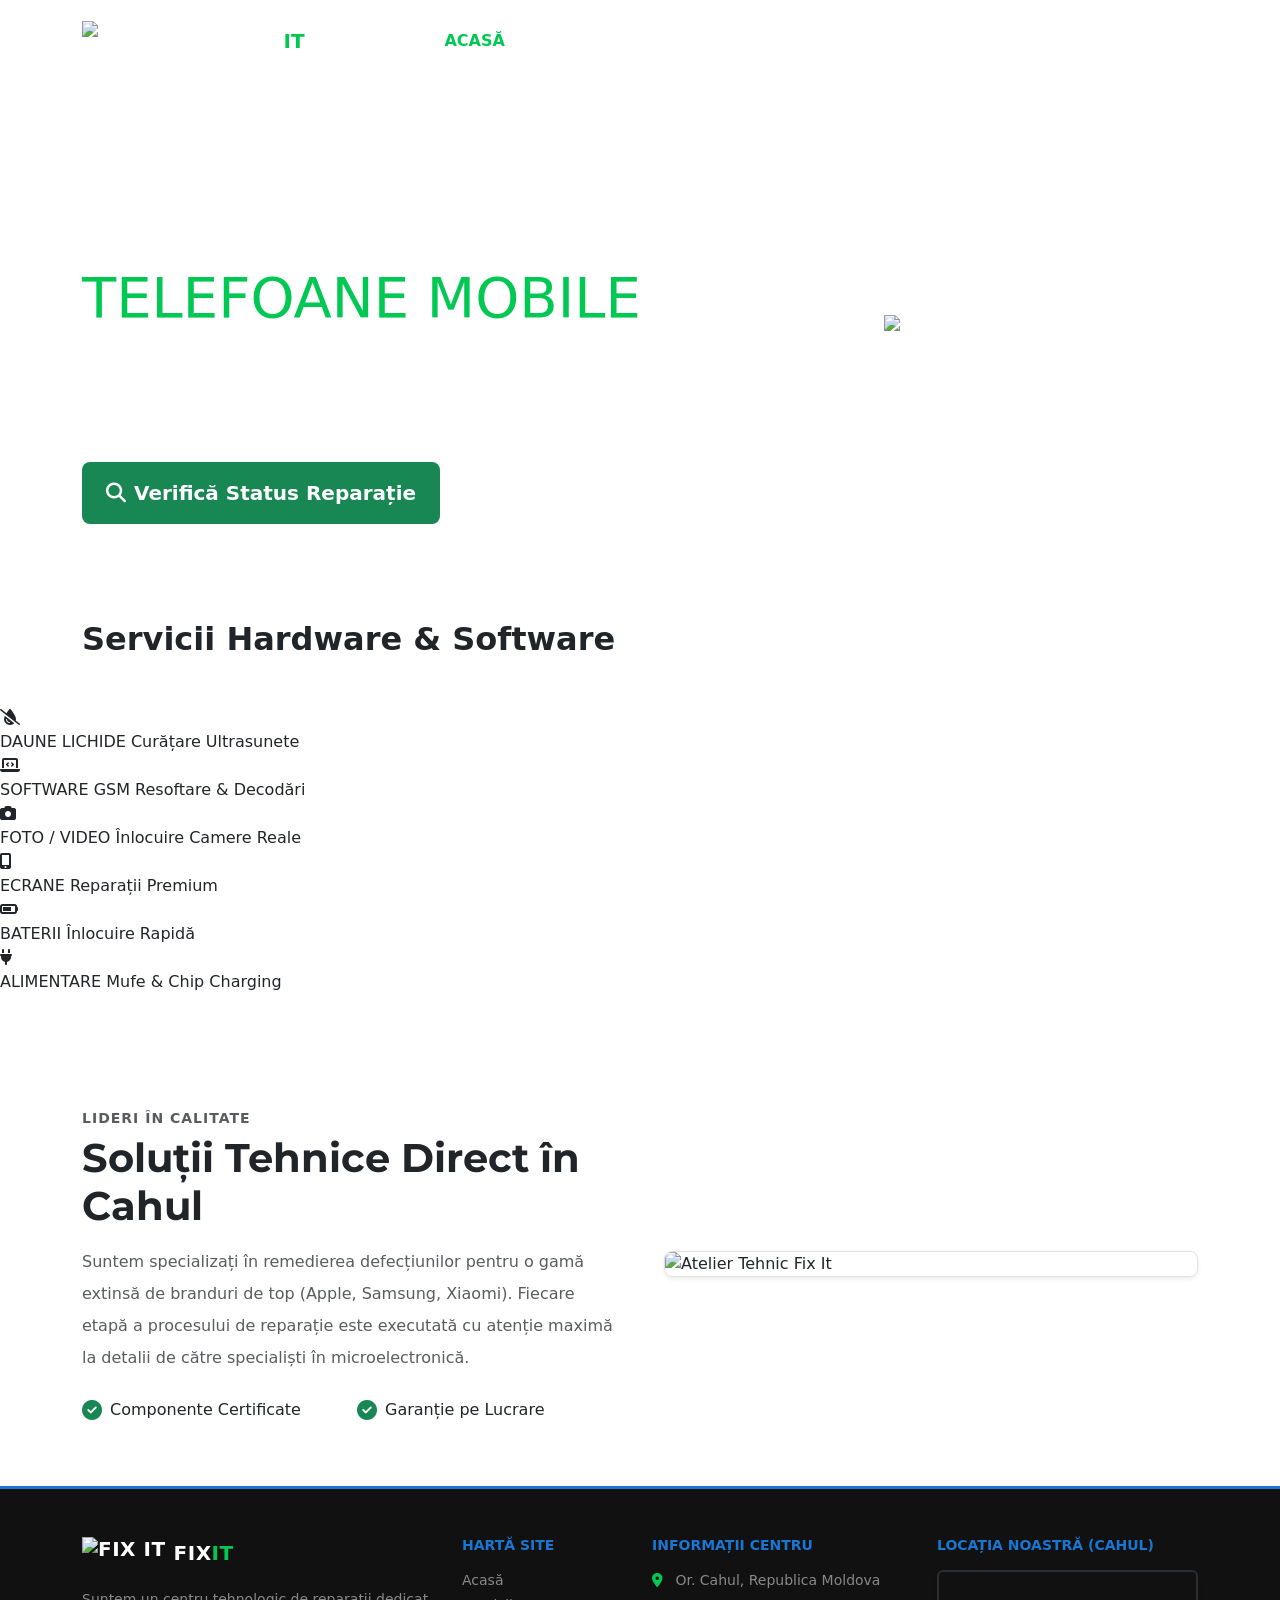
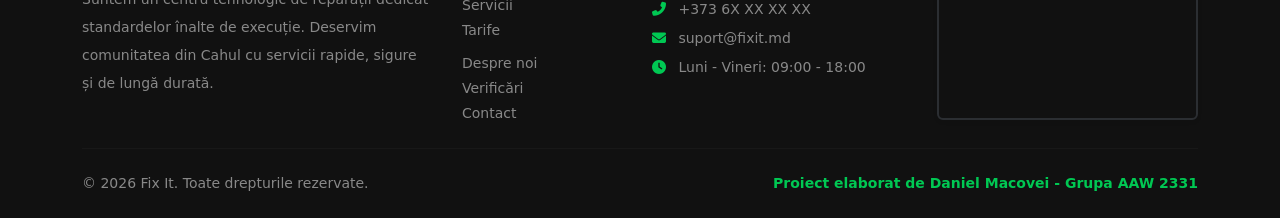
==== fix-it/index.html @ 7f87f29b "Am finalizat prima pagina index.html" ====
<!DOCTYPE html>
<html lang="ro">

<head>
    <meta charset="UTF-8">
    <meta name="viewport" content="width=device-width, initial-scale=1.0">
    <title>Fix It - Atelier Reparații Telefoane Cahul</title>
    <meta name="description"
        content="Reparații profesionale pentru telefoane în Cahul. Înlocuire ecran, baterie și diagnosticare rapidă cu piese originale.">

    <link rel="preconnect" href="https://fonts.googleapis.com">
    <link rel="preconnect" href="https://fonts.gstatic.com" crossorigin>
    <link
        href="https://fonts.googleapis.com/css2?family=Montserrat:wght@400;600;700;800&family=Roboto:wght@300;400;500&display=swap"
        rel="stylesheet">
    <link href="https://cdn.jsdelivr.net/npm/bootstrap@5.3.3/dist/css/bootstrap.min.css" rel="stylesheet">
    <link rel="stylesheet" href="https://cdnjs.cloudflare.com/ajax/libs/font-awesome/6.5.1/css/all.min.css">

    <link rel="stylesheet" href="/css/style.css">
    <link rel="icon" type="image/png" href="img/logo.png">
</head>

<body>

    <nav class="navbar navbar-expand-lg navbar-dark sticky-top py-3">
        <div class="container">
            <a class="navbar-brand d-flex align-items-center fw-bold text-uppercase" href="index.html">
                <img src="img/imagine1.png" alt="Fix It Logo" height="40" class="me-2">
                <span>FIX <span style="color: #00C853;">IT</span></span>
            </a>

            <button class="navbar-toggler border-0" type="button" data-bs-toggle="collapse" data-bs-target="#navbarNav">
                <span class="navbar-toggler-icon"></span>
            </button>

            <div class="collapse navbar-collapse" id="navbarNav">
                <ul class="navbar-nav ms-auto fw-bold text-uppercase">
                    <li class="nav-item px-2"><a class="nav-link active" href="index.html"
                            style="color: #00C853 !important;">Acasă</a></li>
                    <li class="nav-item px-2"><a class="nav-link" href="services.html">Servicii</a></li>
                    <li class="nav-item px-2"><a class="nav-link" href="prices.html">Prețuri</a></li>
                    <li class="nav-item px-2"><a class="nav-link" href="about.html">Despre noi</a></li>
                    <li class="nav-item px-2"><a class="nav-link" href="status.html">Status Reparație</a></li>
                    <li class="nav-item px-2"><a class="nav-link" href="contact.html">Contact</a></li>
                </ul>
            </div>
        </div>
    </nav>

    <header class="py-5 text-white d-flex align-items-center position-relative overflow-hidden header-hero">
        <div class="container position-relative" style="z-index: 2;">
            <div class="row align-items-center g-5">
                <div class="col-lg-7 text-center text-lg-start">
                    <h1 class="display-4 fw-black mb-3 text-uppercase main-title">
                        Reparații Profesionale <br><span style="color: #00C853;">Telefoane Mobile</span>
                    </h1>
                    <p class="fs-5 mb-4 text-white-50 hero-lead">
                        Dispozitivul tău este pe mâini sigure. La <strong class="text-white">Fix It Cahul</strong>
                        oferim diagnosticare precisă, înlocuire rapidă de componente și piese cu garanție
                        certificat-standardizată.
                    </p>
                    <div class="d-sm-flex justify-content-center justify-content-lg-start">
                        <a href="status.html"
                            class="btn btn-success btn-lg px-4 py-3 fw-bold border-0 custom-btn-success">
                            <i class="fas fa-search me-2"></i>Verifică Status Reparație
                        </a>
                    </div>
                </div>
                <div class="col-lg-5 text-center d-none d-lg-block">
                    <img src="img/imagine1.png" alt="Fix It Centru Reparații" class="img-fluid image-float">
                </div>
            </div>
        </div>
    </header>

    <section class="categorii-servicii py-5">
        <div class="container">
            <h2 class="titlu-sectiune mb-1 fw-bold">Servicii Hardware & Software</h2>
            <div class="linie-separatoare mb-5"></div>
        </div>

        <!-- SCOS din container, pus direct în section -->
        <div class="carusel-wrapper">
            <div class="zona-carusel">
                <div class="grid-categorii" id="sortable-list">

                    <div class="item-categorie-dreptunghi" draggable="true">
                        <div class="container-iconita"><i class="fas fa-tint-slash"></i></div>
                        <div class="continut-text">
                            <span class="titlu-card">DAUNE LICHIDE</span>
                            <span class="subtitlu-card">Curățare Ultrasunete</span>
                        </div>
                    </div>

                    <div class="item-categorie-dreptunghi" draggable="true">
                        <div class="container-iconita"><i class="fas fa-laptop-code"></i></div>
                        <div class="continut-text">
                            <span class="titlu-card">SOFTWARE GSM</span>
                            <span class="subtitlu-card">Resoftare & Decodări</span>
                        </div>
                    </div>

                    <div class="item-categorie-dreptunghi" draggable="true">
                        <div class="container-iconita"><i class="fas fa-camera"></i></div>
                        <div class="continut-text">
                            <span class="titlu-card">FOTO / VIDEO</span>
                            <span class="subtitlu-card">Înlocuire Camere Reale</span>
                        </div>
                    </div>

                    <div class="item-categorie-dreptunghi" draggable="true">
                        <div class="container-iconita"><i class="fas fa-mobile-alt"></i></div>
                        <div class="continut-text">
                            <span class="titlu-card">ECRANE</span>
                            <span class="subtitlu-card">Reparații Premium</span>
                        </div>
                    </div>

                    <div class="item-categorie-dreptunghi" draggable="true">
                        <div class="container-iconita"><i class="fas fa-battery-three-quarters"></i></div>
                        <div class="continut-text">
                            <span class="titlu-card">BATERII</span>
                            <span class="subtitlu-card">Înlocuire Rapidă</span>
                        </div>
                    </div>

                    <div class="item-categorie-dreptunghi" draggable="true">
                        <div class="container-iconita"><i class="fas fa-plug"></i></div>
                        <div class="continut-text">
                            <span class="titlu-card">ALIMENTARE</span>
                            <span class="subtitlu-card">Mufe & Chip Charging</span>
                        </div>
                    </div>

                </div>
            </div>
        </div>

    </section>
    <section class="py-5 bg-white">
        <div class="container py-3">
            <div class="row align-items-center g-5">
                <div class="col-lg-6">
                    <span class="text-uppercase tracking-wider fw-bold small text-muted"
                        style="letter-spacing: 1px;">Lideri în Calitate</span>
                    <h2 class="fw-bold display-6 mt-1 mb-3" style="font-family: 'Montserrat', sans-serif;">Soluții
                        Tehnice Direct în Cahul</h2>
                    <p class="text-muted mb-4 lh-lg">Suntem specializați în remedierea defecțiunilor pentru o gamă
                        extinsă de branduri de top (Apple, Samsung, Xiaomi). Fiecare etapă a procesului de reparație
                        este executată cu atenție maximă la detalii de către specialiști în microelectronică.</p>

                    <div class="row g-3">
                        <div class="col-sm-6">
                            <div class="d-flex align-items-center gap-2">
                                <i class="fas fa-check-circle text-success fs-5"></i>
                                <span class="fw-medium text-dark">Componente Certificate</span>
                            </div>
                        </div>
                        <div class="col-sm-6">
                            <div class="d-flex align-items-center gap-2">
                                <i class="fas fa-check-circle text-success fs-5"></i>
                                <span class="fw-medium text-dark">Garanție pe Lucrare</span>
                            </div>
                        </div>
                    </div>
                </div>
                <div class="col-lg-6">
                    <div class="rounded-3 overflow-hidden border shadow-sm">
                        <img src="img/atelier.jpg" alt="Atelier Tehnic Fix It" class="img-fluid w-100 d-block">
                    </div>
                </div>
            </div>
        </div>
    </section>

    <footer class="text-white pt-5 pb-4" style="background-color: #111111; border-top: 3px solid #1976D2;">
        <div class="container">
            <div class="row g-4 mb-4">

                <div class="col-lg-4 text-center text-md-start">
                    <h5 class="fw-bold mb-3 text-uppercase d-flex align-items-center justify-content-center justify-content-md-start"
                        style="letter-spacing: 0.5px;">
                        <img src="img/logo.png" alt="Fix It" height="32" class="me-2">FIX <span
                            style="color: #00C853;">IT</span>
                    </h5>
                    <p class="small text-white-50 lh-lg" style="max-width: 350px;">
                        Suntem un centru tehnologic de reparații dedicat standardelor înalte de execuție. Deservim
                        comunitatea din Cahul cu servicii rapide, sigure și de lungă durată.
                    </p>
                </div>

                <div class="col-md-4 col-lg-2 text-center text-md-start">
                    <h5 class="fw-bold mb-3 text-uppercase small tracking-wider" style="color: #1976D2;">Hartă Site</h5>
                    <ul class="list-unstyled mb-0 row g-2 small" style="padding-left: 0;">
                        <div class="col-6 col-md-12">
                            <li><a href="index.html"
                                    class="text-white-50 text-decoration-none footer-link d-block mb-1">Acasă</a></li>
                            <li><a href="services.html"
                                    class="text-white-50 text-decoration-none footer-link d-block mb-1">Servicii</a>
                            </li>
                            <li><a href="prices.html"
                                    class="text-white-50 text-decoration-none footer-link d-block mb-1">Tarife</a></li>
                        </div>
                        <div class="col-6 col-md-12">
                            <li><a href="about.html"
                                    class="text-white-50 text-decoration-none footer-link d-block mb-1">Despre noi</a>
                            </li>
                            <li><a href="status.html"
                                    class="text-white-50 text-decoration-none footer-link d-block mb-1">Verificări</a>
                            </li>
                            <li><a href="contact.html"
                                    class="text-white-50 text-decoration-none footer-link d-block">Contact</a></li>
                        </div>
                    </ul>
                </div>

                <div class="col-md-4 col-lg-3 text-center text-md-start">
                    <h5 class="fw-bold mb-3 text-uppercase small tracking-wider" style="color: #1976D2;">Informații
                        Centru</h5>
                    <p class="small text-white-50 mb-2"><i class="fas fa-map-marker-alt text-success me-2"
                            style="color: #00C853 !important;"></i> Or. Cahul, Republica Moldova</p>
                    <p class="small text-white-50 mb-2"><i class="fas fa-phone-alt text-success me-2"
                            style="color: #00C853 !important;"></i> +373 6X XX XX XX</p>
                    <p class="small text-white-50 mb-2"><i class="fas fa-envelope text-success me-2"
                            style="color: #00C853 !important;"></i> suport@fixit.md</p>
                    <p class="small text-white-50"><i class="fas fa-clock text-success me-2"
                            style="color: #00C853 !important;"></i> Luni - Vineri: 09:00 - 18:00</p>
                </div>

                <div class="col-md-4 col-lg-3 text-center text-md-start">
                    <h5 class="fw-bold mb-3 text-uppercase small tracking-wider" style="color: #1976D2;">Locația Noastră
                        (Cahul)</h5>
                    <div class="position-relative shadow-sm rounded overflow-hidden"
                        style="height: 150px; border: 2px solid #2b2e32;">
                        <iframe
                            src="https://www.google.com/maps/embed?pb=!1m18!1m12!1m3!1d2757.7346144887375!2d28.187383176884024!3d46.30514197113411!2m3!1f0!2f0!3f0!3m2!1i1024!2i768!4f13.1!3m3!1m2!1s0x40b65cae6fbc6db7%3A0x673cae7a1753efef!2sCahul%2C%20Moldova!5e0!3m2!1sro!2s!4v1717840000000!5m2!1sro!2s"
                            width="100%" height="100%" style="border:0;" allowfullscreen="" loading="lazy"
                            referrerpolicy="no-referrer-when-downgrade">
                        </iframe>
                    </div>
                </div>

            </div>

            <hr class="my-4" style="background-color: rgba(255,255,255,0.1); border: 0; height: 1px;">

            <div class="d-flex flex-column flex-sm-row justify-content-between align-items-center small text-white-50">
                <div>&copy; 2026 Fix It. Toate drepturile rezervate.</div>
                <div class="mt-2 mt-sm-0 text-success fw-semibold" style="color: #00C853 !important;">Proiect elaborat
                    de Daniel Macovei - Grupa AAW 2331</div>
            </div>
        </div>
    </footer>

    <script src="https://cdn.jsdelivr.net/npm/bootstrap@5.3.3/dist/js/bootstrap.bundle.min.js"></script>
    <script src="/js/script.js"></script>
</body>

</html>
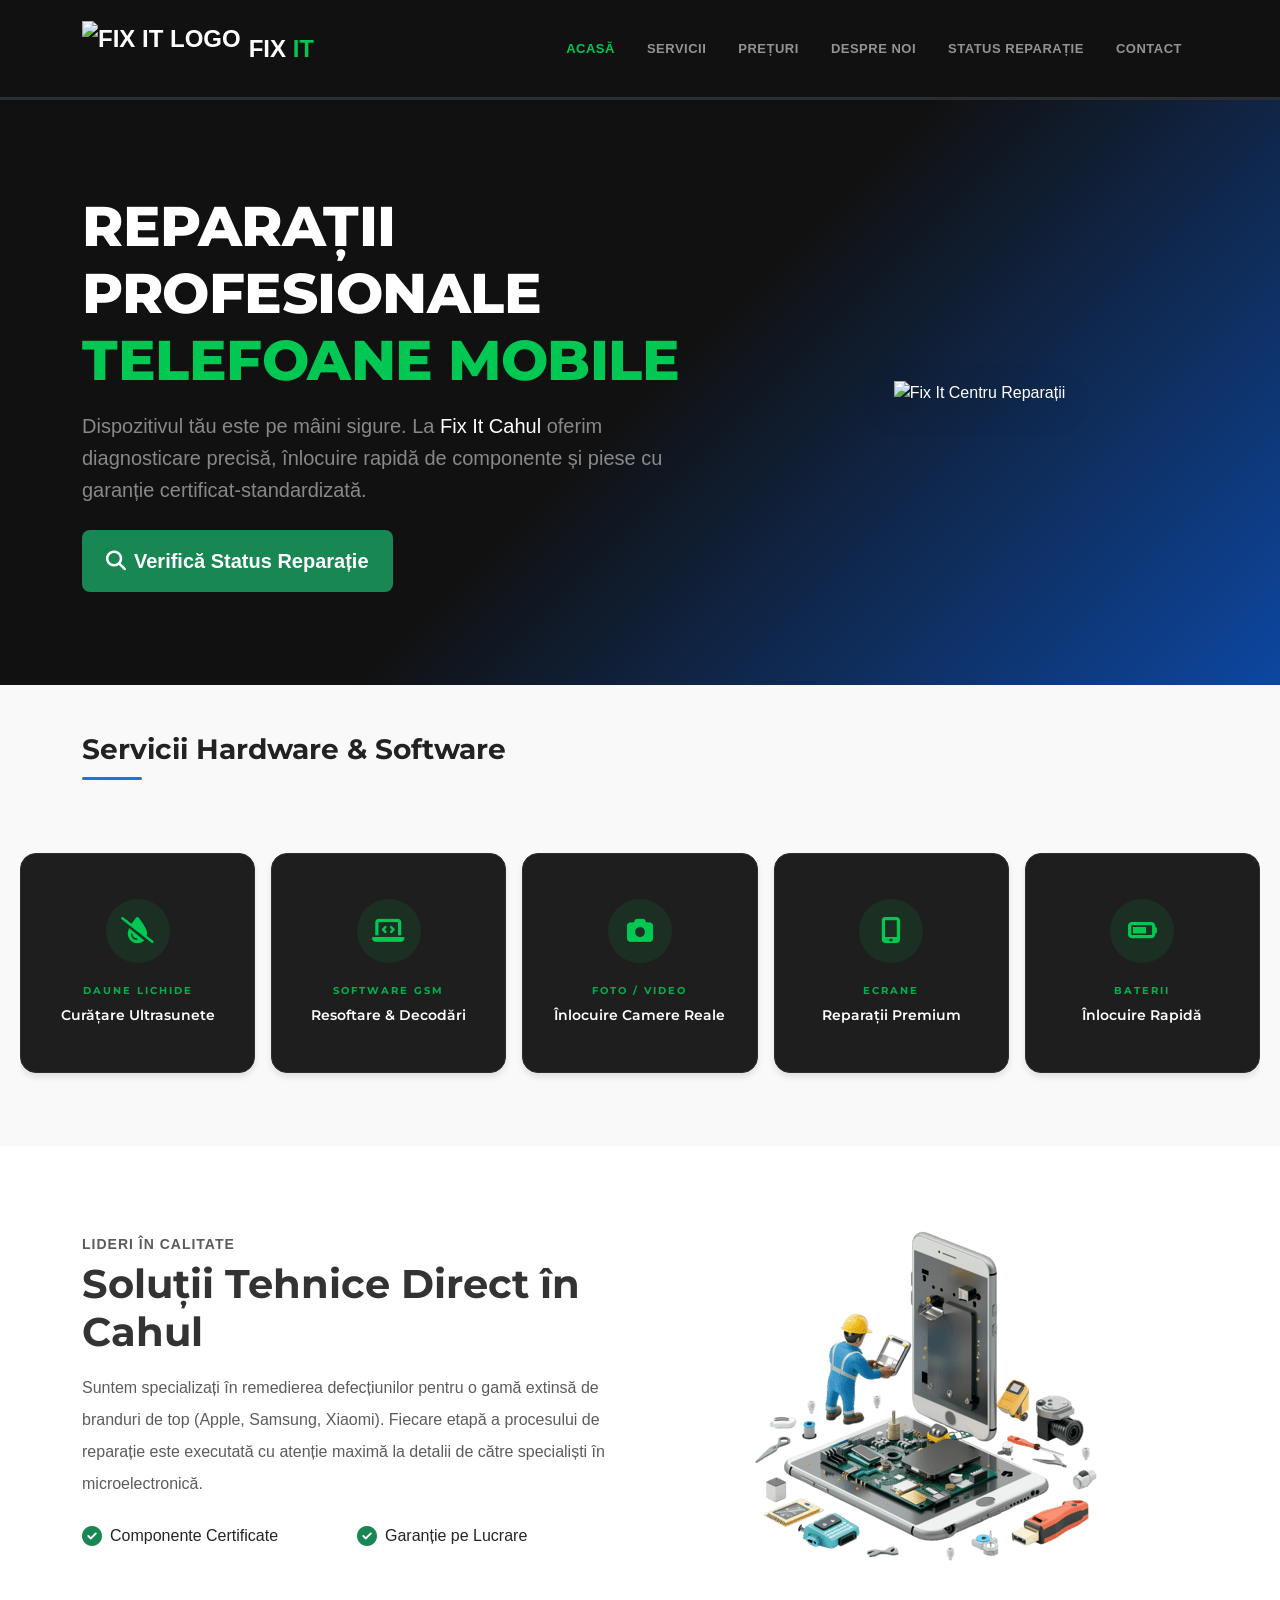
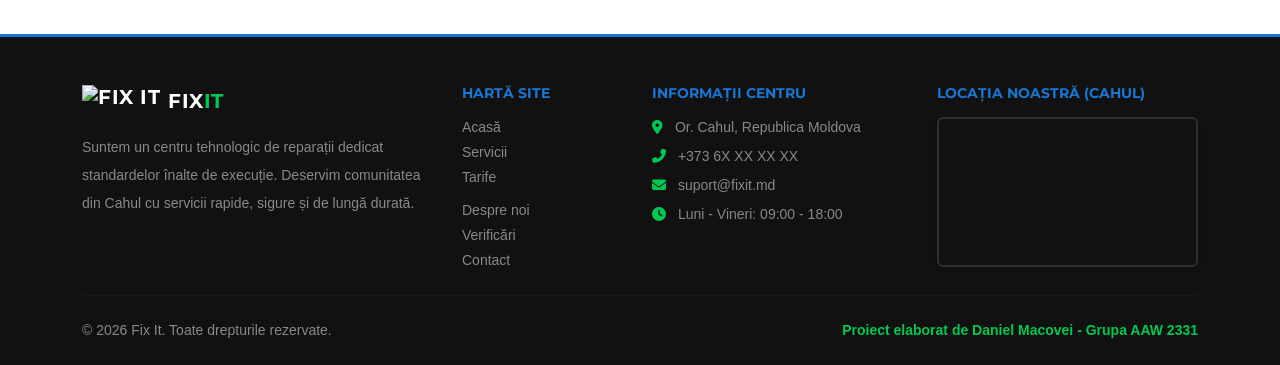
==== commit 5a01787b: "Am adaugat main.js" ====
--- a/fix-it/index.html
+++ b/fix-it/index.html
@@ -22,10 +22,10 @@
 
 <body>
 
-    <nav class="navbar navbar-expand-lg navbar-dark sticky-top py-3">
+    <nav class="navbar navbar-expand-lg navbar-dark sticky-top py-3" style="background-color: #111111;">
         <div class="container">
-            <a class="navbar-brand d-flex align-items-center fw-bold text-uppercase" href="index.html">
-                <img src="img/imagine1.png" alt="Fix It Logo" height="40" class="me-2">
+            <a class="navbar-brand d-flex align-items-center fw-bold text-uppercase fs-4" href="index.html">
+                <img src="/img/edited-photo.png" alt="Fix It Logo" height="55" class="me-2">
                 <span>FIX <span style="color: #00C853;">IT</span></span>
             </a>
 
@@ -67,7 +67,8 @@
                     </div>
                 </div>
                 <div class="col-lg-5 text-center d-none d-lg-block">
-                    <img src="img/imagine1.png" alt="Fix It Centru Reparații" class="img-fluid image-float">
+                    <img src="/img/pexels-fotografia-lui-vlad-1445510816-31862950.png" alt="Fix It Centru Reparații"
+                        class="img-fluid image-float">
                 </div>
             </div>
         </div>
@@ -140,14 +141,20 @@
     <section class="py-5 bg-white">
         <div class="container py-3">
             <div class="row align-items-center g-5">
+
                 <div class="col-lg-6">
-                    <span class="text-uppercase tracking-wider fw-bold small text-muted"
-                        style="letter-spacing: 1px;">Lideri în Calitate</span>
-                    <h2 class="fw-bold display-6 mt-1 mb-3" style="font-family: 'Montserrat', sans-serif;">Soluții
-                        Tehnice Direct în Cahul</h2>
-                    <p class="text-muted mb-4 lh-lg">Suntem specializați în remedierea defecțiunilor pentru o gamă
-                        extinsă de branduri de top (Apple, Samsung, Xiaomi). Fiecare etapă a procesului de reparație
-                        este executată cu atenție maximă la detalii de către specialiști în microelectronică.</p>
+                    <span class="text-uppercase tracking-wider fw-bold small text-muted" style="letter-spacing: 1px;">
+                        Lideri în Calitate
+                    </span>
+                    <h2 class="fw-bold display-6 mt-1 mb-3" style="font-family: 'Montserrat', sans-serif;">
+                        Soluții Tehnice Direct în Cahul
+                    </h2>
+                    <p class="text-muted mb-4 lh-lg">
+                        Suntem specializați în remedierea defecțiunilor pentru o gamă extinsă de branduri de top (Apple,
+                        Samsung, Xiaomi).
+                        Fiecare etapă a procesului de reparație este executată cu atenție maximă la detalii de către
+                        specialiști în microelectronică.
+                    </p>
 
                     <div class="row g-3">
                         <div class="col-sm-6">
@@ -164,13 +171,16 @@
                         </div>
                     </div>
                 </div>
-                <div class="col-lg-6">
-                    <div class="rounded-3 overflow-hidden border shadow-sm">
-                        <img src="img/atelier.jpg" alt="Atelier Tehnic Fix It" class="img-fluid w-100 d-block">
-                    </div>
-                </div>
-            </div>
-        </div>
+
+                <div class="col-lg-6 d-flex justify-content-center align-items-center">
+                    <div style="max-width: 450px; width: 100%;">
+                        <img src="/img/imagine1.png" alt="Atelier Tehnic Fix It" class="img-fluid d-block mx-auto">
+                    </div>
+                </div>
+
+            </div>
+        </div>
+    </section>
     </section>
 
     <footer class="text-white pt-5 pb-4" style="background-color: #111111; border-top: 3px solid #1976D2;">
@@ -253,7 +263,7 @@
     </footer>
 
     <script src="https://cdn.jsdelivr.net/npm/bootstrap@5.3.3/dist/js/bootstrap.bundle.min.js"></script>
-    <script src="/js/script.js"></script>
+    <script src="/js/main.js"></script>
 </body>
 
 </html>
--- a/css/style.css
+++ b/css/style.css
@@ -0,0 +1,327 @@
+/*CONFIGURĂRI GENERALE & RESETĂRI*/
+
+:root {
+    
+    --primary-tech: #1976D2;     
+    --accent-color: #00C853;     
+    --dark-bg: #111111;          
+    --card-apple-bg: #1e1e1e;     
+    --font-titles: 'Montserrat', sans-serif; 
+    --font-body: 'Roboto', sans-serif;       
+}
+
+* {
+    margin: 0;
+    padding: 0;
+    box-sizing: border-box; /* Include bordurile și padding-ul în lățimea totală a elementelor */
+}
+
+body {
+    font-family: var(--font-body);
+    font-size: 16px;
+    color: #333333;
+    overflow-x: hidden;     /* Previne apariția barei de scroll orizontale pe ecrane mici */
+    background-color: #ffffff;
+}
+
+h1, h2, h3, h4, h5, h6 {
+    font-family: var(--font-titles); /* Aplică fontul Montserrat pe toate titlurile */
+}
+
+
+/*NAVBAR & HEADER STYLING*/
+
+.navbar {
+    background-color: var(--dark-bg);
+    border-bottom: 3px solid #2b2e32; /* Linie fină de delimitare sub meniu */
+}
+
+.navbar-nav .nav-link {
+    font-size: 13px;
+    letter-spacing: 0.5px;
+    transition: color 0.2s ease; /* Tranziție lină la schimbarea culorii textului */
+}
+
+.header-hero {
+    /* Fundal modern în gradient de la negru la un albastru închis */
+    background: linear-gradient(135deg, #111111 50%, #0d47a1 100%);
+    min-height: 65vh; /* Ocupă minimum 65% din înălțimea ecranului */
+}
+
+.main-title {
+    font-family: var(--font-titles);
+    font-weight: 800;
+    letter-spacing: -0.5px;
+}
+
+.hero-lead {
+    font-weight: 300;
+    max-width: 600px;
+    line-height: 1.6;
+}
+
+.image-float {
+    max-height: 300px;
+    filter: drop-shadow(0px 8px 16px rgba(0, 0, 0, 0.25)); /* Efect de umbră realist pentru imagine */
+}
+
+
+/*SECTIUNEA CARUSEL HARDWARE & SOFTWARE*/
+
+.categorii-servicii {
+    padding: 60px 0;
+    background-color: #f9f9f9; /* Fundal gri deschis pentru contrast */
+    font-family: var(--font-titles);
+}
+
+.titlu-sectiune {
+    font-size: 28px;
+    color: #222;
+    font-weight: 700;
+}
+
+.linie-separatoare {
+    width: 60px;
+    height: 3px;
+    background-color: var(--primary-tech); /* Linia decorativă în culoarea principală */
+    margin-top: 10px;
+    border-radius: 2px;
+}
+
+
+/* STRUCTURĂ CARUSEL (Wrapper, Zona & Grid)*/
+
+.carusel-wrapper {
+    max-width: 1304px; /* Valoarea exactă pentru 5 carduri și 4 spații */
+    width: 100%;
+    margin: 0 auto;
+    padding: 15px 0; /* Am setat padding-ul lateral la 0 pentru a păstra alinierea perfectă la pixeli */
+    overflow: hidden; /* Ascunde complet al 6-lea card până când se dă drag */
+    clip-path: inset(0 0 0 0);
+    user-select: none;
+    -webkit-user-select: none;
+}
+
+.zona-carusel {
+    width: 100%;
+    overflow: hidden;
+    padding: 10px 0;
+}
+
+.grid-categorii {
+    display: flex; /* Aliniază cardurile în linie orizontală */
+    align-items: stretch;
+    gap: 16px; /* Spațiul constant dintre carduri */
+    width: max-content; /* Permite gridului să se întindă pe orizontală oricât e nevoie */
+}
+
+
+/* STILIZARE CARDURI*/
+
+.item-categorie-dreptunghi {
+    display: flex;
+    flex-direction: column;
+    align-items: center;
+    justify-content: center;
+    text-align: center;
+    background: var(--card-apple-bg);
+    color: #ffffff;
+    width: 248px;
+    flex-shrink: 0; /* Împiedică micșorarea forțată a cardurilor în flexbox */
+    min-height: 220px;
+    padding: 30px 15px;
+    border-radius: 16px;
+    border: 1px solid #2d2d2d;
+    cursor: pointer;
+    box-shadow: 0 4px 6px rgba(0, 0, 0, 0.1);
+    /* Tranziții line pentru toate proprietățile modificate la hover */
+    transition: transform 0.4s ease,
+                box-shadow 0.4s ease,
+                border-color 0.4s ease,
+                background 0.4s ease;
+}
+
+/* Efect la trecerea mouse-ului peste card (Ridicarea cardului și iluminare verde) */
+.item-categorie-dreptunghi:hover {
+    transform: translateY(-10px); /* Ridică cardul cu 10 pixeli */
+    background: #252525;
+    border-color: var(--accent-color); /* Bordura devine verde */
+    /* Efect de glow (iluminare) combinat cu umbra de adâncime */
+    box-shadow: 0 20px 40px rgba(0, 200, 83, 0.2),
+                0 8px 16px rgba(0, 0, 0, 0.3);
+}
+
+/* Efect în momentul în care se dă click pe card */
+.item-categorie-dreptunghi:active {
+    transform: translateY(-4px);
+    transition: transform 0.1s ease;
+}
+
+/* Stil aplicat din JavaScript când cardul este tras cu mouse-ul */
+.item-categorie-dreptunghi.dragging {
+    opacity: 0.3;
+    transform: scale(0.95);
+    border: 2px dashed var(--primary-tech); /* Bordură punctată albastră în timpul mutării */
+}
+
+
+/*ICONIȚE & ELEMENTE DE TEXT DIN INTERIORUL CARDULUI*/
+
+.container-iconita {
+    display: flex;
+    align-items: center;
+    justify-content: center;
+    width: 64px;
+    height: 64px;
+    background: rgba(0, 200, 83, 0.1); /* Fundal verde cu opacitate foarte mare */
+    border-radius: 50%; /* Formă de cerc perfect */
+    margin-bottom: 20px;
+    flex-shrink: 0;
+    transition: transform 0.4s ease, background 0.4s ease;
+}
+
+/* Mărește cercul iconiței când punem mouse-ul pe card */
+.item-categorie-dreptunghi:hover .container-iconita {
+    transform: scale(1.15);
+    background: rgba(0, 200, 83, 0.2);
+}
+
+.container-iconita i {
+    font-size: 26px;
+    color: var(--accent-color); /* Iconița primește culoarea verde de accent */
+    transition: transform 0.4s ease;
+}
+
+/* Efect de micro-zoom pe iconița din interior */
+.item-categorie-dreptunghi:hover .container-iconita i {
+    transform: scale(1.1);
+}
+
+.container-iconita img {
+    max-width: 100%;
+    height: auto;
+    object-fit: contain;
+}
+
+.continut-text {
+    display: flex;
+    flex-direction: column;
+    gap: 8px;
+}
+
+.titlu-card {
+    font-size: 10px;
+    color: var(--accent-color);
+    letter-spacing: 2px;
+    text-transform: uppercase;
+    font-weight: 700;
+    opacity: 0.85;
+    transition: opacity 0.4s ease;
+}
+
+.item-categorie-dreptunghi:hover .titlu-card {
+    opacity: 1;
+}
+
+.subtitlu-card {
+    font-size: 14px;
+    font-weight: 600;
+    color: #ffffff;
+    line-height: 1.4;
+}
+
+.btn-carusel {
+    display: none !important; /* Ascunde butoanele standard, navigarea fiind de tip drag */
+}
+
+
+/*FOOTER STYLING*/
+
+footer {
+    background-color: var(--dark-bg);
+    border-top: 3px solid var(--primary-tech); /* Linie superioară de branding */
+}
+
+.footer-link {
+    transition: color 0.2s ease;
+}
+
+/* Linkurile din footer devin verzi la trecerea cursorului */
+.footer-link:hover {
+    color: var(--accent-color) !important;
+}
+
+
+/*STATUS REPARAȚII (Pentru pagina status.html)*/
+
+.status-badge {
+    padding: 8px 16px;
+    border-radius: 25px; /* Formă de pastilă */
+    font-weight: bold;
+    font-size: 12px;
+    display: inline-block;
+    text-transform: uppercase;
+}
+
+/* Stări de culori diferite în funcție de stadiul tehnic al telefonului */
+.status-pending { background-color: #fff3cd; color: #856404; } /* Galben - În așteptare */
+.status-progress { background-color: #d1ecf1; color: #0c5460; } /* Albastru - În lucru */
+.status-ready { background-color: #d4edda; color: #155724; }    /* Verde - Finalizat/Gata */
+
+.timeline-item {
+    padding: 15px;
+    border-left: 3px solid var(--accent-color); /* Linie verticală verde în stânga */
+    margin-bottom: 15px;
+    background-color: #f8f9fa;
+    border-radius: 4px;
+}
+
+/* Evidențiază etapa curentă din procesul de reparație prin fundal albastru */
+.timeline-item.active {
+    border-left-color: var(--primary-tech);
+    background-color: #e3f2fd;
+}
+
+
+/*RESPONSIVITATE*/
+
+/* Pentru ecrane de laptop-uri medii și mici */
+@media (max-width: 1400px) {
+    .carusel-wrapper {
+        max-width: 100%;
+        padding: 15px 20px;
+    }
+    /* Calculează dinamic lățimea pentru ca pe ecran să încapă exact 5 carduri egale */
+    .item-categorie-dreptunghi {
+        width: calc((100vw - 40px - 4 * 16px) / 5);
+    }
+}
+
+/* Pentru tablete în mod landscape/portret */
+@media (max-width: 1024px) {
+    .grid-categorii {
+        width: max-content;
+    }
+    .item-categorie-dreptunghi {
+        width: 220px; /* Cardurile devin puțin mai înguste */
+    }
+}
+
+/* Pentru ecrane mici de tablete și telefoane mari */
+@media (max-width: 768px) {
+    .item-categorie-dreptunghi {
+        width: 200px;
+        min-height: 200px;
+    }
+}
+
+/* Pentru telefoane mobile comune (ecrane foarte înguste) */
+@media (max-width: 600px) {
+    .carusel-wrapper {
+        padding: 15px 8px;
+    }
+    .item-categorie-dreptunghi {
+        width: 180px;       /* Lățime minimă adaptată pentru ecrane de telefon */
+        min-height: 190px;  /* Înălțime redusă proporțional */
+    }
+}
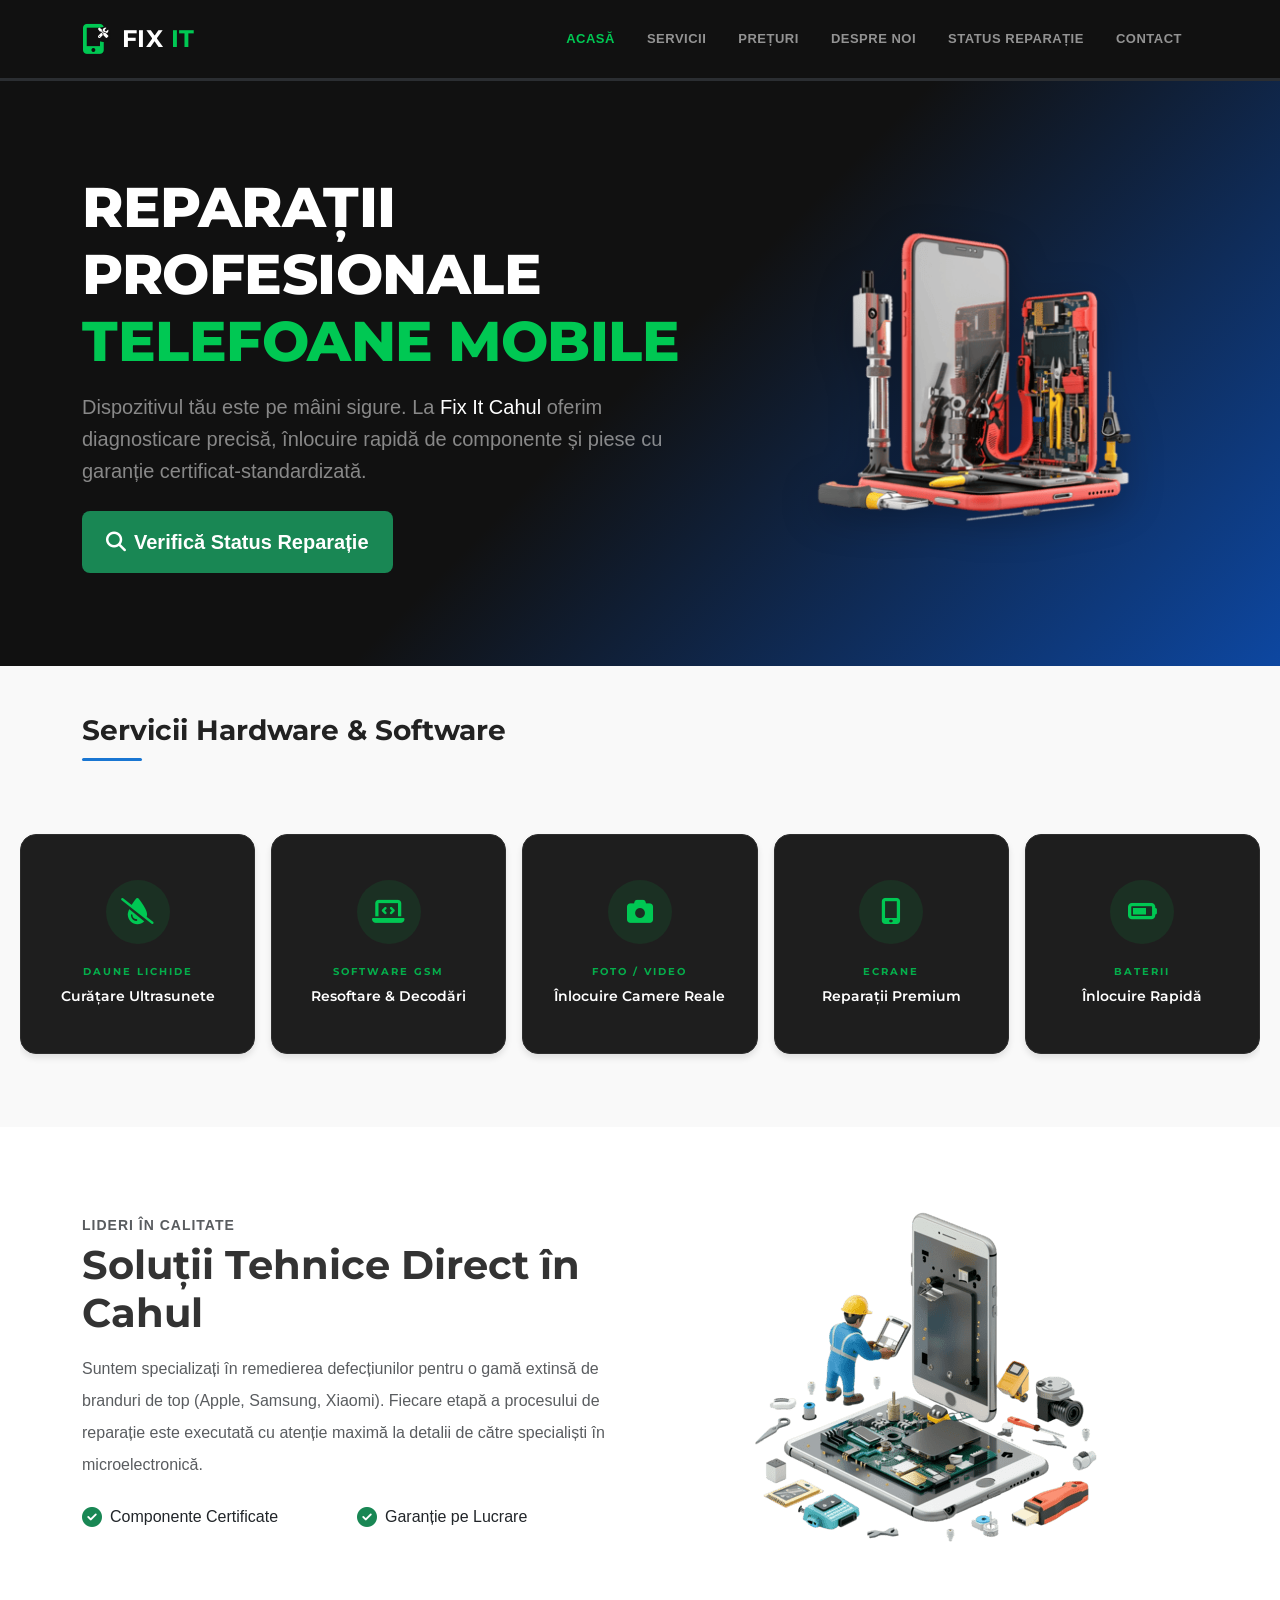
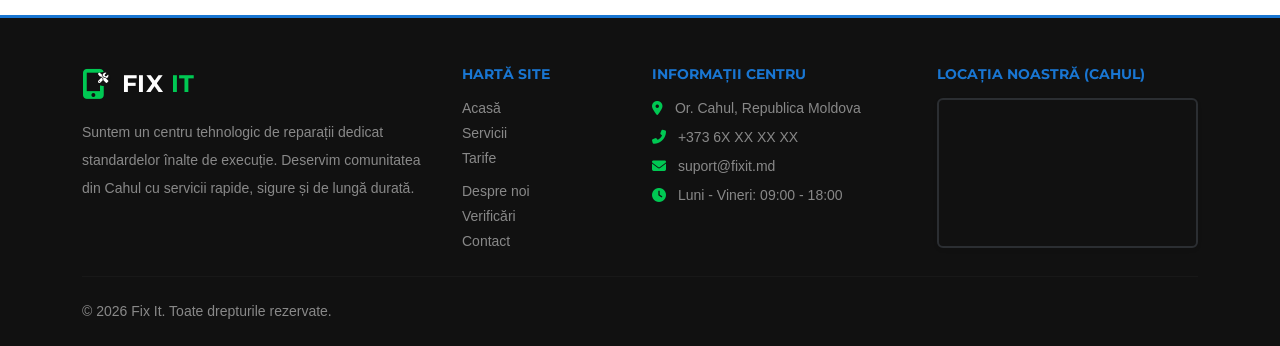
==== commit 6d8600e1: "Am actualizat codul" ====
--- a/fix-it/index.html
+++ b/fix-it/index.html
@@ -24,8 +24,13 @@
 
     <nav class="navbar navbar-expand-lg navbar-dark sticky-top py-3" style="background-color: #111111;">
         <div class="container">
-            <a class="navbar-brand d-flex align-items-center fw-bold text-uppercase fs-4" href="index.html">
-                <img src="/img/edited-photo.png" alt="Fix It Logo" height="55" class="me-2">
+            <a class="navbar-brand d-flex align-items-center fw-bold text-uppercase fs-4" href="index.html"
+                style="font-family: 'Montserrat', sans-serif; letter-spacing: 0.5px;">
+                <div class="position-relative me-3 d-flex align-items-center" style="color: #00C853;">
+                    <i class="fas fa-mobile-alt fa-lg"></i>
+                    <i class="fas fa-tools position-absolute"
+                        style="font-size: 0.65rem; color: #ffffff; bottom: -2px; right: -5px; background: #111111; padding: 2px; border-radius: 50%;"></i>
+                </div>
                 <span>FIX <span style="color: #00C853;">IT</span></span>
             </a>
 
@@ -67,8 +72,9 @@
                     </div>
                 </div>
                 <div class="col-lg-5 text-center d-none d-lg-block">
-                    <img src="/img/pexels-fotografia-lui-vlad-1445510816-31862950.png" alt="Fix It Centru Reparații"
-                        class="img-fluid image-float">
+                    <img src="/img/pngtree-phone-repair-electronic-devices-on-transparent-background-png-image_13838381.png"
+                        alt="Fix It Centru Reparații" class="img-fluid image-float"
+                        style="transform: scale(1.18); transform-origin: center;">
                 </div>
             </div>
         </div>
@@ -188,11 +194,15 @@
             <div class="row g-4 mb-4">
 
                 <div class="col-lg-4 text-center text-md-start">
-                    <h5 class="fw-bold mb-3 text-uppercase d-flex align-items-center justify-content-center justify-content-md-start"
-                        style="letter-spacing: 0.5px;">
-                        <img src="img/logo.png" alt="Fix It" height="32" class="me-2">FIX <span
-                            style="color: #00C853;">IT</span>
-                    </h5>
+                    <a class="navbar-brand d-flex align-items-center justify-content-center justify-content-md-start fw-bold text-uppercase fs-4 mb-3"
+                        href="index.html" style="font-family: 'Montserrat', sans-serif; letter-spacing: 0.5px;">
+                        <div class="position-relative me-3 d-flex align-items-center" style="color: #00C853;">
+                            <i class="fas fa-mobile-alt fa-lg"></i>
+                            <i class="fas fa-tools position-absolute"
+                                style="font-size: 0.65rem; color: #ffffff; bottom: -2px; right: -5px; background: #111111; padding: 2px; border-radius: 50%;"></i>
+                        </div>
+                        <span class="text-white">FIX <span style="color: #00C853;">IT</span></span>
+                    </a>
                     <p class="small text-white-50 lh-lg" style="max-width: 350px;">
                         Suntem un centru tehnologic de reparații dedicat standardelor înalte de execuție. Deservim
                         comunitatea din Cahul cu servicii rapide, sigure și de lungă durată.
@@ -256,14 +266,12 @@
 
             <div class="d-flex flex-column flex-sm-row justify-content-between align-items-center small text-white-50">
                 <div>&copy; 2026 Fix It. Toate drepturile rezervate.</div>
-                <div class="mt-2 mt-sm-0 text-success fw-semibold" style="color: #00C853 !important;">Proiect elaborat
-                    de Daniel Macovei - Grupa AAW 2331</div>
-            </div>
-        </div>
+            </div>
     </footer>
 
     <script src="https://cdn.jsdelivr.net/npm/bootstrap@5.3.3/dist/js/bootstrap.bundle.min.js"></script>
     <script src="/js/main.js"></script>
+    <script src="/js/script.js"></script>
 </body>
 
 </html>
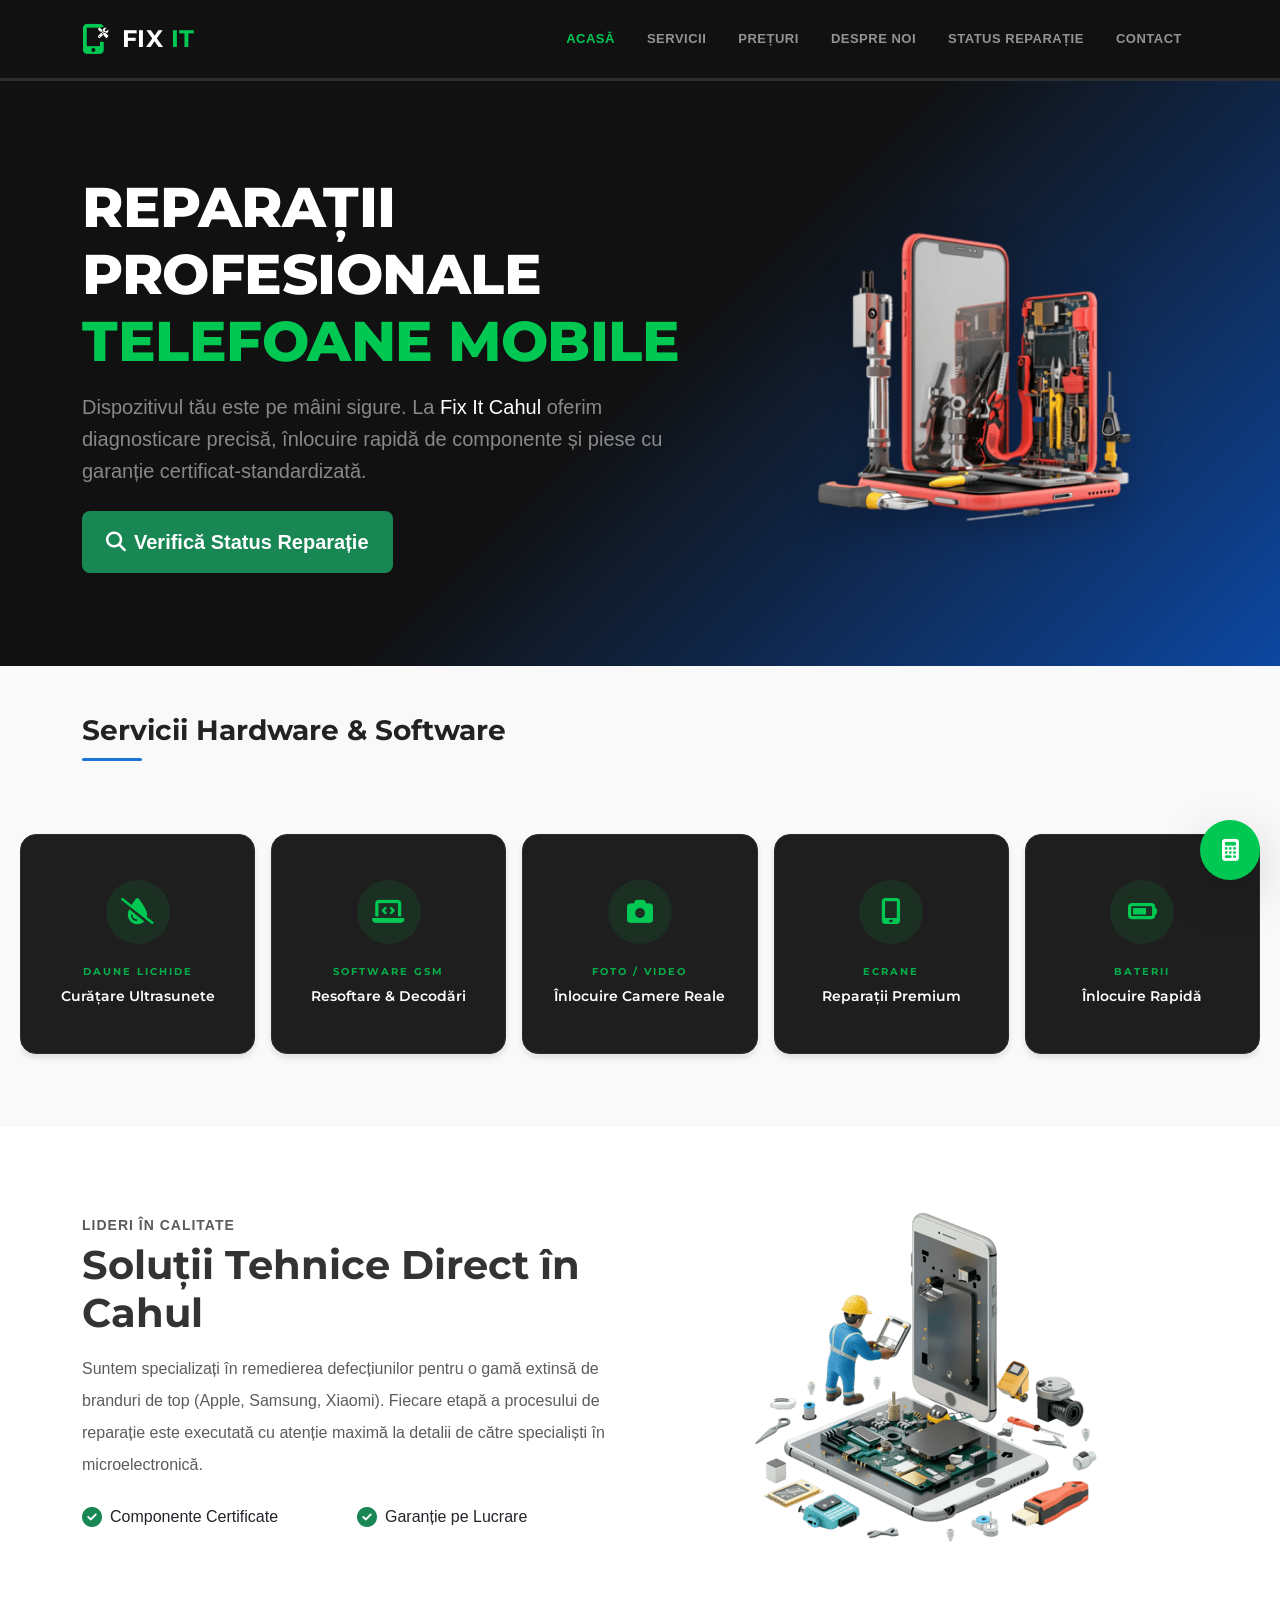
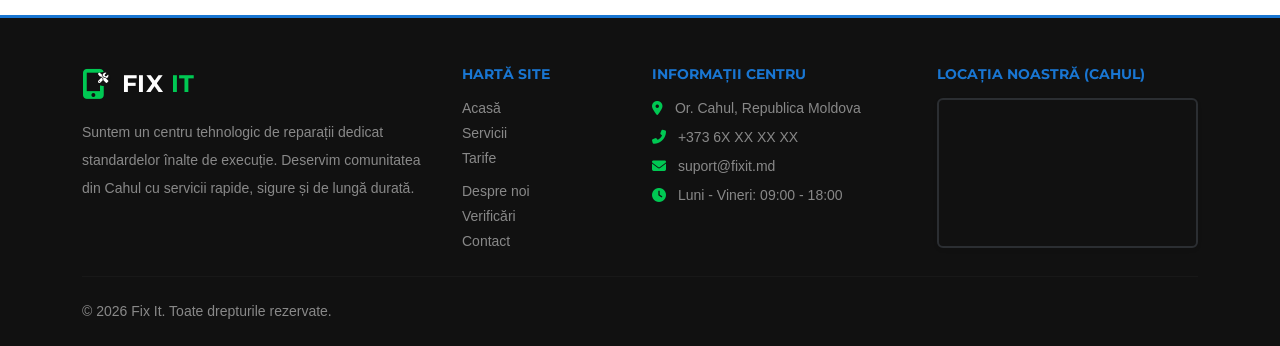
==== commit 580165b0: "Actualizare" ====
--- a/fix-it/index.html
+++ b/fix-it/index.html
@@ -72,7 +72,7 @@
                     </div>
                 </div>
                 <div class="col-lg-5 text-center d-none d-lg-block">
-                    <img src="/img/pngtree-phone-repair-electronic-devices-on-transparent-background-png-image_13838381.png"
+                    <img src="/img/imagine2.png"
                         alt="Fix It Centru Reparații" class="img-fluid image-float"
                         style="transform: scale(1.18); transform-origin: center;">
                 </div>
@@ -86,7 +86,6 @@
             <div class="linie-separatoare mb-5"></div>
         </div>
 
-        <!-- SCOS din container, pus direct în section -->
         <div class="carusel-wrapper">
             <div class="zona-carusel">
                 <div class="grid-categorii" id="sortable-list">
@@ -272,6 +271,7 @@
     <script src="https://cdn.jsdelivr.net/npm/bootstrap@5.3.3/dist/js/bootstrap.bundle.min.js"></script>
     <script src="/js/main.js"></script>
     <script src="/js/script.js"></script>
+    <script src="/js/calculator.js"></script>
 </body>
 
 </html>
--- a/css/style.css
+++ b/css/style.css
@@ -1,51 +1,49 @@
-/*CONFIGURĂRI GENERALE & RESETĂRI*/
-
 :root {
-    
-    --primary-tech: #1976D2;     
-    --accent-color: #00C853;     
-    --dark-bg: #111111;          
-    --card-apple-bg: #1e1e1e;     
-    --font-titles: 'Montserrat', sans-serif; 
-    --font-body: 'Roboto', sans-serif;       
+    --primary-tech: #1976D2;
+    --accent-color: #00C853;
+    --dark-bg: #111111;
+    --card-apple-bg: #1e1e1e;
+    --font-titles: 'Montserrat', sans-serif;
+    --font-body: 'Roboto', sans-serif;
 }
 
 * {
     margin: 0;
     padding: 0;
-    box-sizing: border-box; /* Include bordurile și padding-ul în lățimea totală a elementelor */
+    box-sizing: border-box;
 }
 
 body {
     font-family: var(--font-body);
     font-size: 16px;
     color: #333333;
-    overflow-x: hidden;     /* Previne apariția barei de scroll orizontale pe ecrane mici */
+    overflow-x: hidden;
     background-color: #ffffff;
 }
 
-h1, h2, h3, h4, h5, h6 {
-    font-family: var(--font-titles); /* Aplică fontul Montserrat pe toate titlurile */
-}
-
-
-/*NAVBAR & HEADER STYLING*/
+h1,
+h2,
+h3,
+h4,
+h5,
+h6 {
+    font-family: var(--font-titles);
+}
 
 .navbar {
     background-color: var(--dark-bg);
-    border-bottom: 3px solid #2b2e32; /* Linie fină de delimitare sub meniu */
+    border-bottom: 3px solid #2b2e32;
 }
 
 .navbar-nav .nav-link {
     font-size: 13px;
     letter-spacing: 0.5px;
-    transition: color 0.2s ease; /* Tranziție lină la schimbarea culorii textului */
+    transition: color 0.2s ease;
 }
 
 .header-hero {
-    /* Fundal modern în gradient de la negru la un albastru închis */
     background: linear-gradient(135deg, #111111 50%, #0d47a1 100%);
-    min-height: 65vh; /* Ocupă minimum 65% din înălțimea ecranului */
+    min-height: 65vh;
 }
 
 .main-title {
@@ -62,15 +60,12 @@
 
 .image-float {
     max-height: 300px;
-    filter: drop-shadow(0px 8px 16px rgba(0, 0, 0, 0.25)); /* Efect de umbră realist pentru imagine */
-}
-
-
-/*SECTIUNEA CARUSEL HARDWARE & SOFTWARE*/
+    filter: drop-shadow(0px 8px 16px rgba(0, 0, 0, 0.25));
+}
 
 .categorii-servicii {
     padding: 60px 0;
-    background-color: #f9f9f9; /* Fundal gri deschis pentru contrast */
+    background-color: #f9f9f9;
     font-family: var(--font-titles);
 }
 
@@ -83,20 +78,17 @@
 .linie-separatoare {
     width: 60px;
     height: 3px;
-    background-color: var(--primary-tech); /* Linia decorativă în culoarea principală */
+    background-color: var(--primary-tech);
     margin-top: 10px;
     border-radius: 2px;
 }
 
-
-/* STRUCTURĂ CARUSEL (Wrapper, Zona & Grid)*/
-
 .carusel-wrapper {
-    max-width: 1304px; /* Valoarea exactă pentru 5 carduri și 4 spații */
+    max-width: 1304px;
     width: 100%;
     margin: 0 auto;
-    padding: 15px 0; /* Am setat padding-ul lateral la 0 pentru a păstra alinierea perfectă la pixeli */
-    overflow: hidden; /* Ascunde complet al 6-lea card până când se dă drag */
+    padding: 15px 0;
+    overflow: hidden;
     clip-path: inset(0 0 0 0);
     user-select: none;
     -webkit-user-select: none;
@@ -109,14 +101,11 @@
 }
 
 .grid-categorii {
-    display: flex; /* Aliniază cardurile în linie orizontală */
+    display: flex;
     align-items: stretch;
-    gap: 16px; /* Spațiul constant dintre carduri */
-    width: max-content; /* Permite gridului să se întindă pe orizontală oricât e nevoie */
-}
-
-
-/* STILIZARE CARDURI*/
+    gap: 16px;
+    width: max-content;
+}
 
 .item-categorie-dreptunghi {
     display: flex;
@@ -127,45 +116,37 @@
     background: var(--card-apple-bg);
     color: #ffffff;
     width: 248px;
-    flex-shrink: 0; /* Împiedică micșorarea forțată a cardurilor în flexbox */
+    flex-shrink: 0;
     min-height: 220px;
     padding: 30px 15px;
     border-radius: 16px;
     border: 1px solid #2d2d2d;
     cursor: pointer;
     box-shadow: 0 4px 6px rgba(0, 0, 0, 0.1);
-    /* Tranziții line pentru toate proprietățile modificate la hover */
     transition: transform 0.4s ease,
-                box-shadow 0.4s ease,
-                border-color 0.4s ease,
-                background 0.4s ease;
-}
-
-/* Efect la trecerea mouse-ului peste card (Ridicarea cardului și iluminare verde) */
+        box-shadow 0.4s ease,
+        border-color 0.4s ease,
+        background 0.4s ease;
+}
+
 .item-categorie-dreptunghi:hover {
-    transform: translateY(-10px); /* Ridică cardul cu 10 pixeli */
+    transform: translateY(-10px);
     background: #252525;
-    border-color: var(--accent-color); /* Bordura devine verde */
-    /* Efect de glow (iluminare) combinat cu umbra de adâncime */
+    border-color: var(--accent-color);
     box-shadow: 0 20px 40px rgba(0, 200, 83, 0.2),
-                0 8px 16px rgba(0, 0, 0, 0.3);
-}
-
-/* Efect în momentul în care se dă click pe card */
+        0 8px 16px rgba(0, 0, 0, 0.3);
+}
+
 .item-categorie-dreptunghi:active {
     transform: translateY(-4px);
     transition: transform 0.1s ease;
 }
 
-/* Stil aplicat din JavaScript când cardul este tras cu mouse-ul */
 .item-categorie-dreptunghi.dragging {
     opacity: 0.3;
     transform: scale(0.95);
-    border: 2px dashed var(--primary-tech); /* Bordură punctată albastră în timpul mutării */
-}
-
-
-/*ICONIȚE & ELEMENTE DE TEXT DIN INTERIORUL CARDULUI*/
+    border: 2px dashed var(--primary-tech);
+}
 
 .container-iconita {
     display: flex;
@@ -173,14 +154,13 @@
     justify-content: center;
     width: 64px;
     height: 64px;
-    background: rgba(0, 200, 83, 0.1); /* Fundal verde cu opacitate foarte mare */
-    border-radius: 50%; /* Formă de cerc perfect */
+    background: rgba(0, 200, 83, 0.1);
+    border-radius: 50%;
     margin-bottom: 20px;
     flex-shrink: 0;
     transition: transform 0.4s ease, background 0.4s ease;
 }
 
-/* Mărește cercul iconiței când punem mouse-ul pe card */
 .item-categorie-dreptunghi:hover .container-iconita {
     transform: scale(1.15);
     background: rgba(0, 200, 83, 0.2);
@@ -188,11 +168,10 @@
 
 .container-iconita i {
     font-size: 26px;
-    color: var(--accent-color); /* Iconița primește culoarea verde de accent */
+    color: var(--accent-color);
     transition: transform 0.4s ease;
 }
 
-/* Efect de micro-zoom pe iconița din interior */
 .item-categorie-dreptunghi:hover .container-iconita i {
     transform: scale(1.1);
 }
@@ -231,83 +210,80 @@
 }
 
 .btn-carusel {
-    display: none !important; /* Ascunde butoanele standard, navigarea fiind de tip drag */
-}
-
-
-/*FOOTER STYLING*/
+    display: none !important;
+}
 
 footer {
     background-color: var(--dark-bg);
-    border-top: 3px solid var(--primary-tech); /* Linie superioară de branding */
+    border-top: 3px solid var(--primary-tech);
 }
 
 .footer-link {
     transition: color 0.2s ease;
 }
 
-/* Linkurile din footer devin verzi la trecerea cursorului */
 .footer-link:hover {
     color: var(--accent-color) !important;
 }
 
-
-/*STATUS REPARAȚII (Pentru pagina status.html)*/
-
 .status-badge {
     padding: 8px 16px;
-    border-radius: 25px; /* Formă de pastilă */
+    border-radius: 25px;
     font-weight: bold;
     font-size: 12px;
     display: inline-block;
     text-transform: uppercase;
 }
 
-/* Stări de culori diferite în funcție de stadiul tehnic al telefonului */
-.status-pending { background-color: #fff3cd; color: #856404; } /* Galben - În așteptare */
-.status-progress { background-color: #d1ecf1; color: #0c5460; } /* Albastru - În lucru */
-.status-ready { background-color: #d4edda; color: #155724; }    /* Verde - Finalizat/Gata */
+.status-pending {
+    background-color: #fff3cd;
+    color: #856404;
+}
+
+.status-progress {
+    background-color: #d1ecf1;
+    color: #0c5460;
+}
+
+.status-ready {
+    background-color: #d4edda;
+    color: #155724;
+}
 
 .timeline-item {
     padding: 15px;
-    border-left: 3px solid var(--accent-color); /* Linie verticală verde în stânga */
+    border-left: 3px solid var(--accent-color);
     margin-bottom: 15px;
     background-color: #f8f9fa;
     border-radius: 4px;
 }
 
-/* Evidențiază etapa curentă din procesul de reparație prin fundal albastru */
 .timeline-item.active {
     border-left-color: var(--primary-tech);
     background-color: #e3f2fd;
 }
 
-
-/*RESPONSIVITATE*/
-
-/* Pentru ecrane de laptop-uri medii și mici */
 @media (max-width: 1400px) {
     .carusel-wrapper {
         max-width: 100%;
         padding: 15px 20px;
     }
-    /* Calculează dinamic lățimea pentru ca pe ecran să încapă exact 5 carduri egale */
+
     .item-categorie-dreptunghi {
         width: calc((100vw - 40px - 4 * 16px) / 5);
     }
 }
 
-/* Pentru tablete în mod landscape/portret */
 @media (max-width: 1024px) {
     .grid-categorii {
         width: max-content;
     }
+
     .item-categorie-dreptunghi {
-        width: 220px; /* Cardurile devin puțin mai înguste */
-    }
-}
-
-/* Pentru ecrane mici de tablete și telefoane mari */
+        width: 220px;
+    }
+}
+
 @media (max-width: 768px) {
     .item-categorie-dreptunghi {
         width: 200px;
@@ -315,13 +291,13 @@
     }
 }
 
-/* Pentru telefoane mobile comune (ecrane foarte înguste) */
 @media (max-width: 600px) {
     .carusel-wrapper {
         padding: 15px 8px;
     }
+
     .item-categorie-dreptunghi {
-        width: 180px;       /* Lățime minimă adaptată pentru ecrane de telefon */
-        min-height: 190px;  /* Înălțime redusă proporțional */
+        width: 180px;
+        min-height: 190px;
     }
 }
